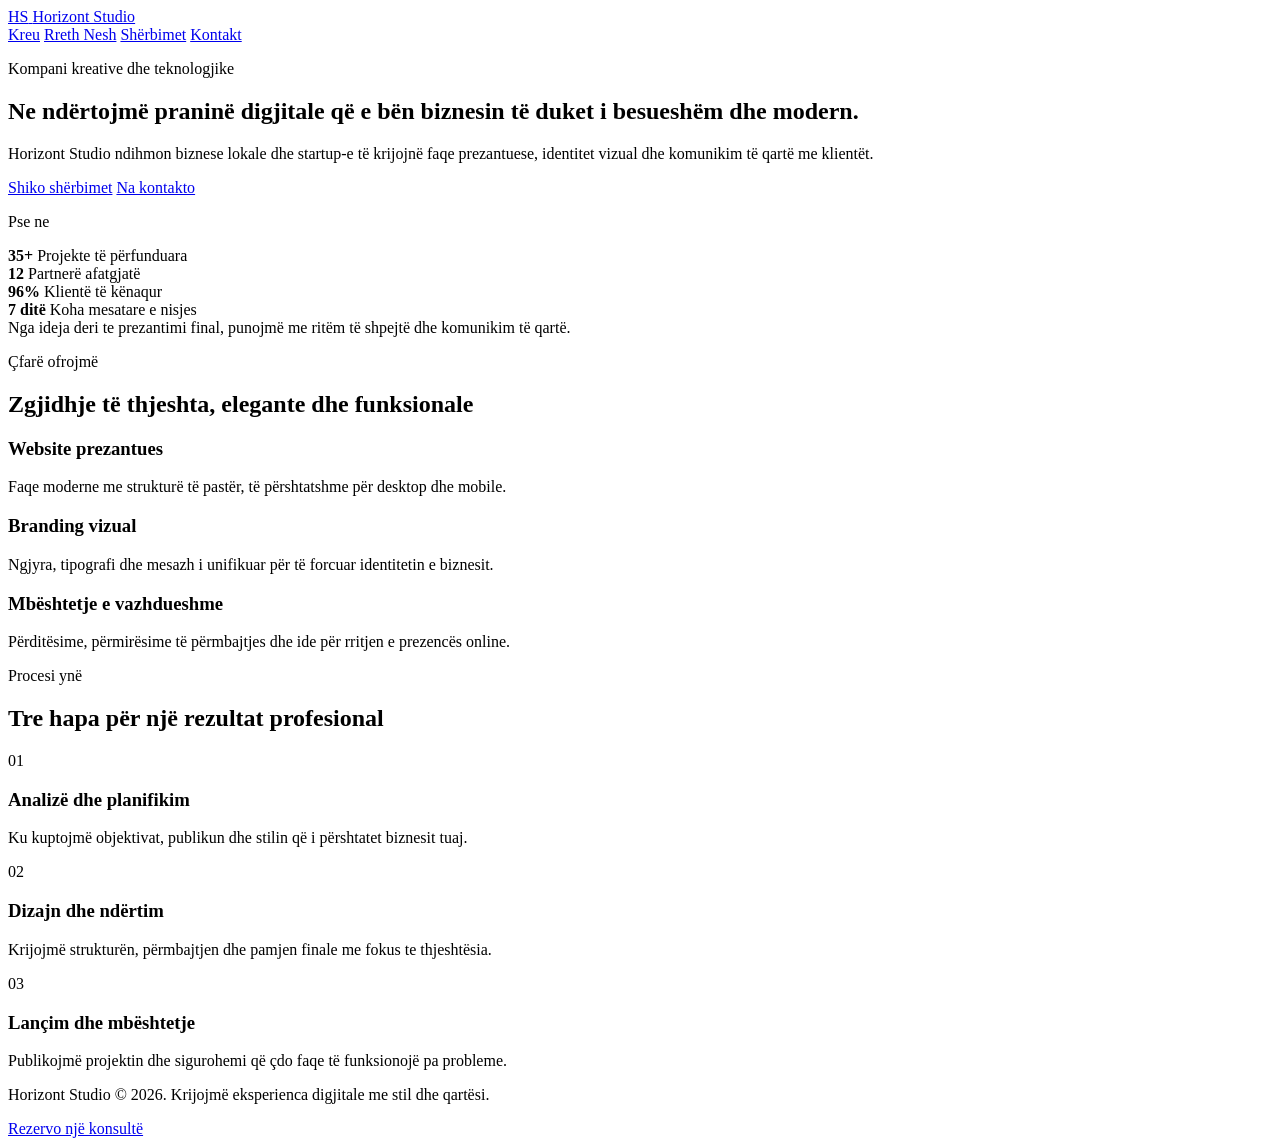
==== index.html @ b800c0c4 "feat: add homepage layout" ====
<!DOCTYPE html>
<html lang="sq">
<head>
    <meta charset="UTF-8">
    <meta name="viewport" content="width=device-width, initial-scale=1.0">
    <title>Horizont Studio | Zgjidhje Digjitale për Biznese</title>
    <link rel="preconnect" href="https://fonts.googleapis.com">
    <link rel="preconnect" href="https://fonts.gstatic.com" crossorigin>
    <link href="https://fonts.googleapis.com/css2?family=Outfit:wght@300;400;500;600;700&family=Playfair+Display:wght@600;700&display=swap" rel="stylesheet">
    <link rel="stylesheet" href="style.css">
</head>
<body>
    <header class="site-header">
        <div class="container nav-shell">
            <a class="brand" href="index.html">
                <span class="brand-mark">HS</span>
                <span>Horizont Studio</span>
            </a>
            <nav class="site-nav" aria-label="Navigimi kryesor">
                <a aria-current="page" href="index.html">Kreu</a>
                <a href="about.html">Rreth Nesh</a>
                <a href="services.html">Shërbimet</a>
                <a href="contact.html">Kontakt</a>
            </nav>
        </div>
    </header>

    <main>
        <section class="hero-section">
            <div class="container hero-grid">
                <div class="hero-copy reveal">
                    <p class="eyebrow">Kompani kreative dhe teknologjike</p>
                    <h1>Ne ndërtojmë praninë digjitale që e bën biznesin të duket i besueshëm dhe modern.</h1>
                    <p class="lead">
                        Horizont Studio ndihmon biznese lokale dhe startup-e të krijojnë faqe prezantuese,
                        identitet vizual dhe komunikim të qartë me klientët.
                    </p>
                    <div class="hero-actions">
                        <a class="button button-primary" href="services.html">Shiko shërbimet</a>
                        <a class="button button-secondary" href="contact.html">Na kontakto</a>
                    </div>
                </div>
                <div class="hero-card reveal reveal-delay">
                    <p class="card-label">Pse ne</p>
                    <div class="stat-grid">
                        <article>
                            <strong>35+</strong>
                            <span>Projekte të përfunduara</span>
                        </article>
                        <article>
                            <strong>12</strong>
                            <span>Partnerë afatgjatë</span>
                        </article>
                        <article>
                            <strong>96%</strong>
                            <span>Klientë të kënaqur</span>
                        </article>
                        <article>
                            <strong>7 ditë</strong>
                            <span>Koha mesatare e nisjes</span>
                        </article>
                    </div>
                    <div class="spotlight-note">
                        <span></span>
                        Nga ideja deri te prezantimi final, punojmë me ritëm të shpejtë dhe komunikim të qartë.
                    </div>
                </div>
            </div>
        </section>

        <section class="section-block">
            <div class="container">
                <div class="section-heading reveal">
                    <p class="eyebrow">Çfarë ofrojmë</p>
                    <h2>Zgjidhje të thjeshta, elegante dhe funksionale</h2>
                </div>
                <div class="feature-grid">
                    <article class="info-card reveal">
                        <h3>Website prezantues</h3>
                        <p>Faqe moderne me strukturë të pastër, të përshtatshme për desktop dhe mobile.</p>
                    </article>
                    <article class="info-card reveal reveal-delay">
                        <h3>Branding vizual</h3>
                        <p>Ngjyra, tipografi dhe mesazh i unifikuar për të forcuar identitetin e biznesit.</p>
                    </article>
                    <article class="info-card reveal reveal-delay-2">
                        <h3>Mbështetje e vazhdueshme</h3>
                        <p>Përditësime, përmirësime të përmbajtjes dhe ide për rritjen e prezencës online.</p>
                    </article>
                </div>
            </div>
        </section>

        <section class="section-block section-accent">
            <div class="container split-layout">
                <div class="reveal">
                    <p class="eyebrow">Procesi ynë</p>
                    <h2>Tre hapa për një rezultat profesional</h2>
                </div>
                <div class="process-list">
                    <article class="process-item reveal">
                        <span>01</span>
                        <div>
                            <h3>Analizë dhe planifikim</h3>
                            <p>Ku kuptojmë objektivat, publikun dhe stilin që i përshtatet biznesit tuaj.</p>
                        </div>
                    </article>
                    <article class="process-item reveal reveal-delay">
                        <span>02</span>
                        <div>
                            <h3>Dizajn dhe ndërtim</h3>
                            <p>Krijojmë strukturën, përmbajtjen dhe pamjen finale me fokus te thjeshtësia.</p>
                        </div>
                    </article>
                    <article class="process-item reveal reveal-delay-2">
                        <span>03</span>
                        <div>
                            <h3>Lançim dhe mbështetje</h3>
                            <p>Publikojmë projektin dhe sigurohemi që çdo faqe të funksionojë pa probleme.</p>
                        </div>
                    </article>
                </div>
            </div>
        </section>
    </main>

    <footer class="site-footer">
        <div class="container footer-shell">
            <p>Horizont Studio © 2026. Krijojmë eksperienca digjitale me stil dhe qartësi.</p>
            <a href="contact.html">Rezervo një konsultë</a>
        </div>
    </footer>
</body>
</html>
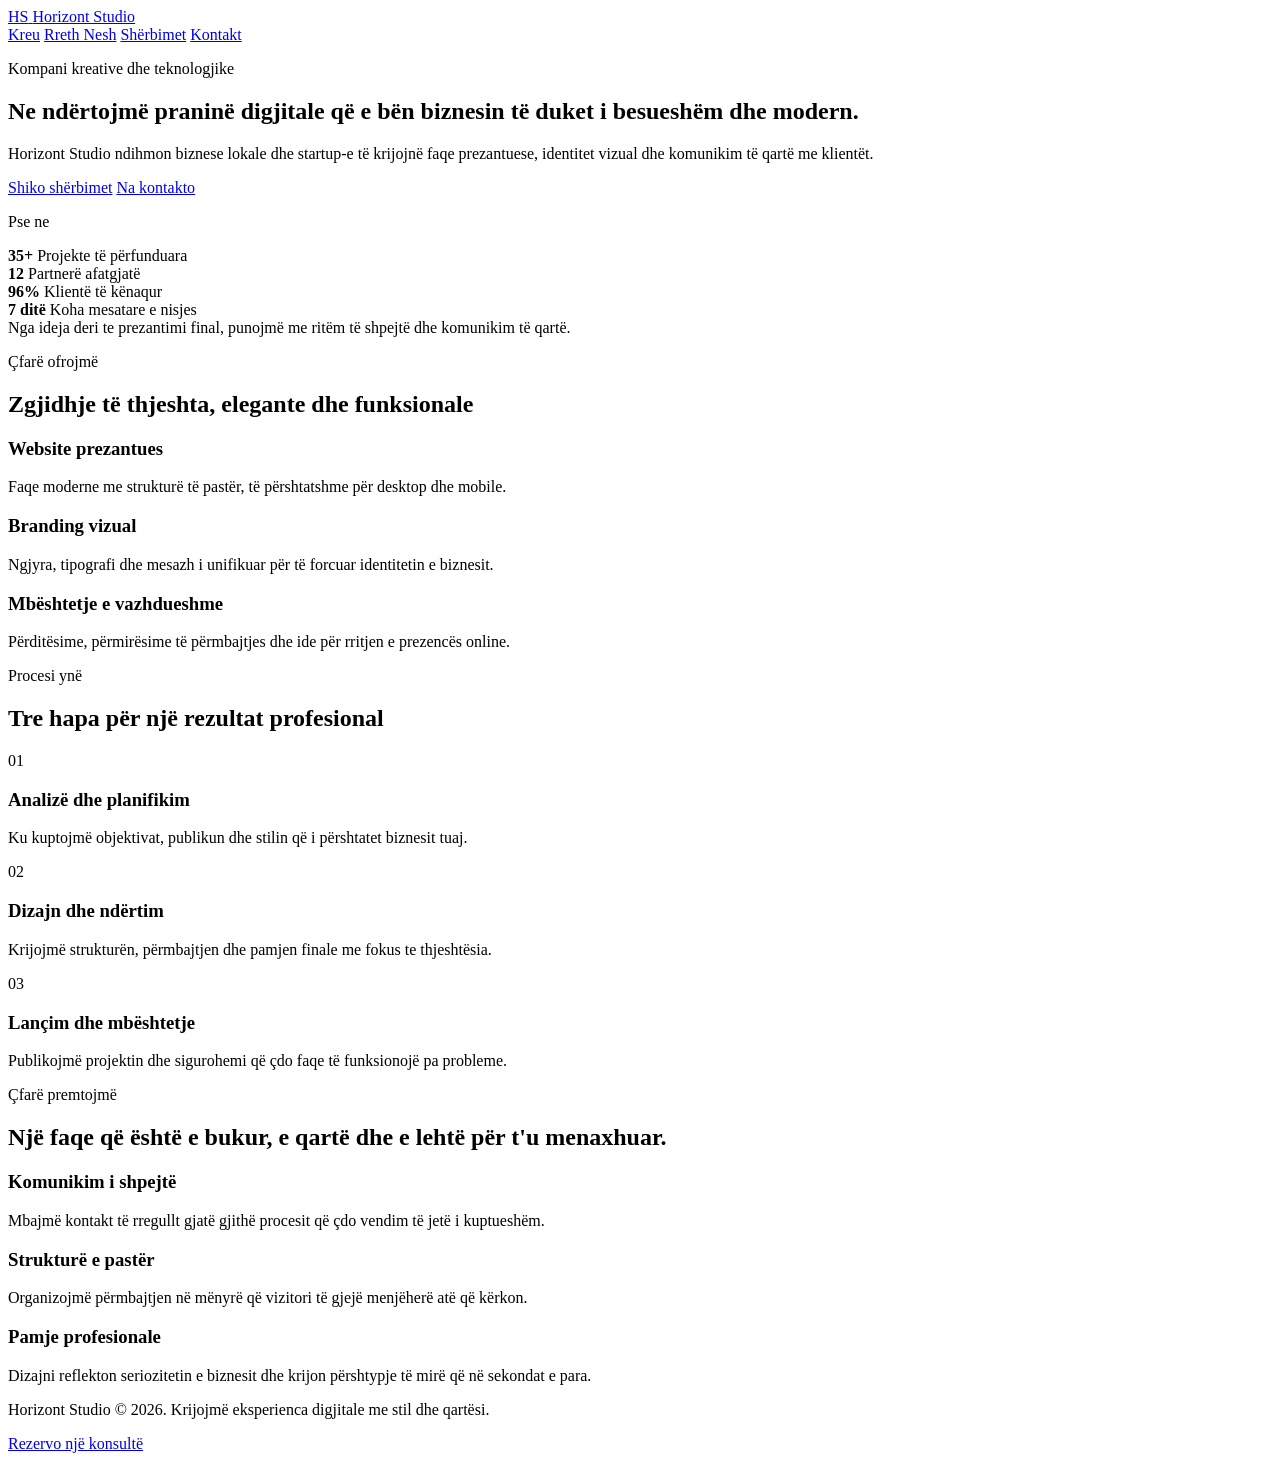
==== commit 0ff648ea: "feat: expand homepage highlights" ====
--- a/index.html
+++ b/index.html
@@ -122,6 +122,29 @@
                 </div>
             </div>
         </section>
+
+        <section class="section-block">
+            <div class="container">
+                <div class="section-heading reveal">
+                    <p class="eyebrow">Çfarë premtojmë</p>
+                    <h2>Një faqe që është e bukur, e qartë dhe e lehtë për t'u menaxhuar.</h2>
+                </div>
+                <div class="feature-grid">
+                    <article class="info-card reveal">
+                        <h3>Komunikim i shpejtë</h3>
+                        <p>Mbajmë kontakt të rregullt gjatë gjithë procesit që çdo vendim të jetë i kuptueshëm.</p>
+                    </article>
+                    <article class="info-card reveal reveal-delay">
+                        <h3>Strukturë e pastër</h3>
+                        <p>Organizojmë përmbajtjen në mënyrë që vizitori të gjejë menjëherë atë që kërkon.</p>
+                    </article>
+                    <article class="info-card reveal reveal-delay-2">
+                        <h3>Pamje profesionale</h3>
+                        <p>Dizajni reflekton seriozitetin e biznesit dhe krijon përshtypje të mirë që në sekondat e para.</p>
+                    </article>
+                </div>
+            </div>
+        </section>
     </main>
 
     <footer class="site-footer">
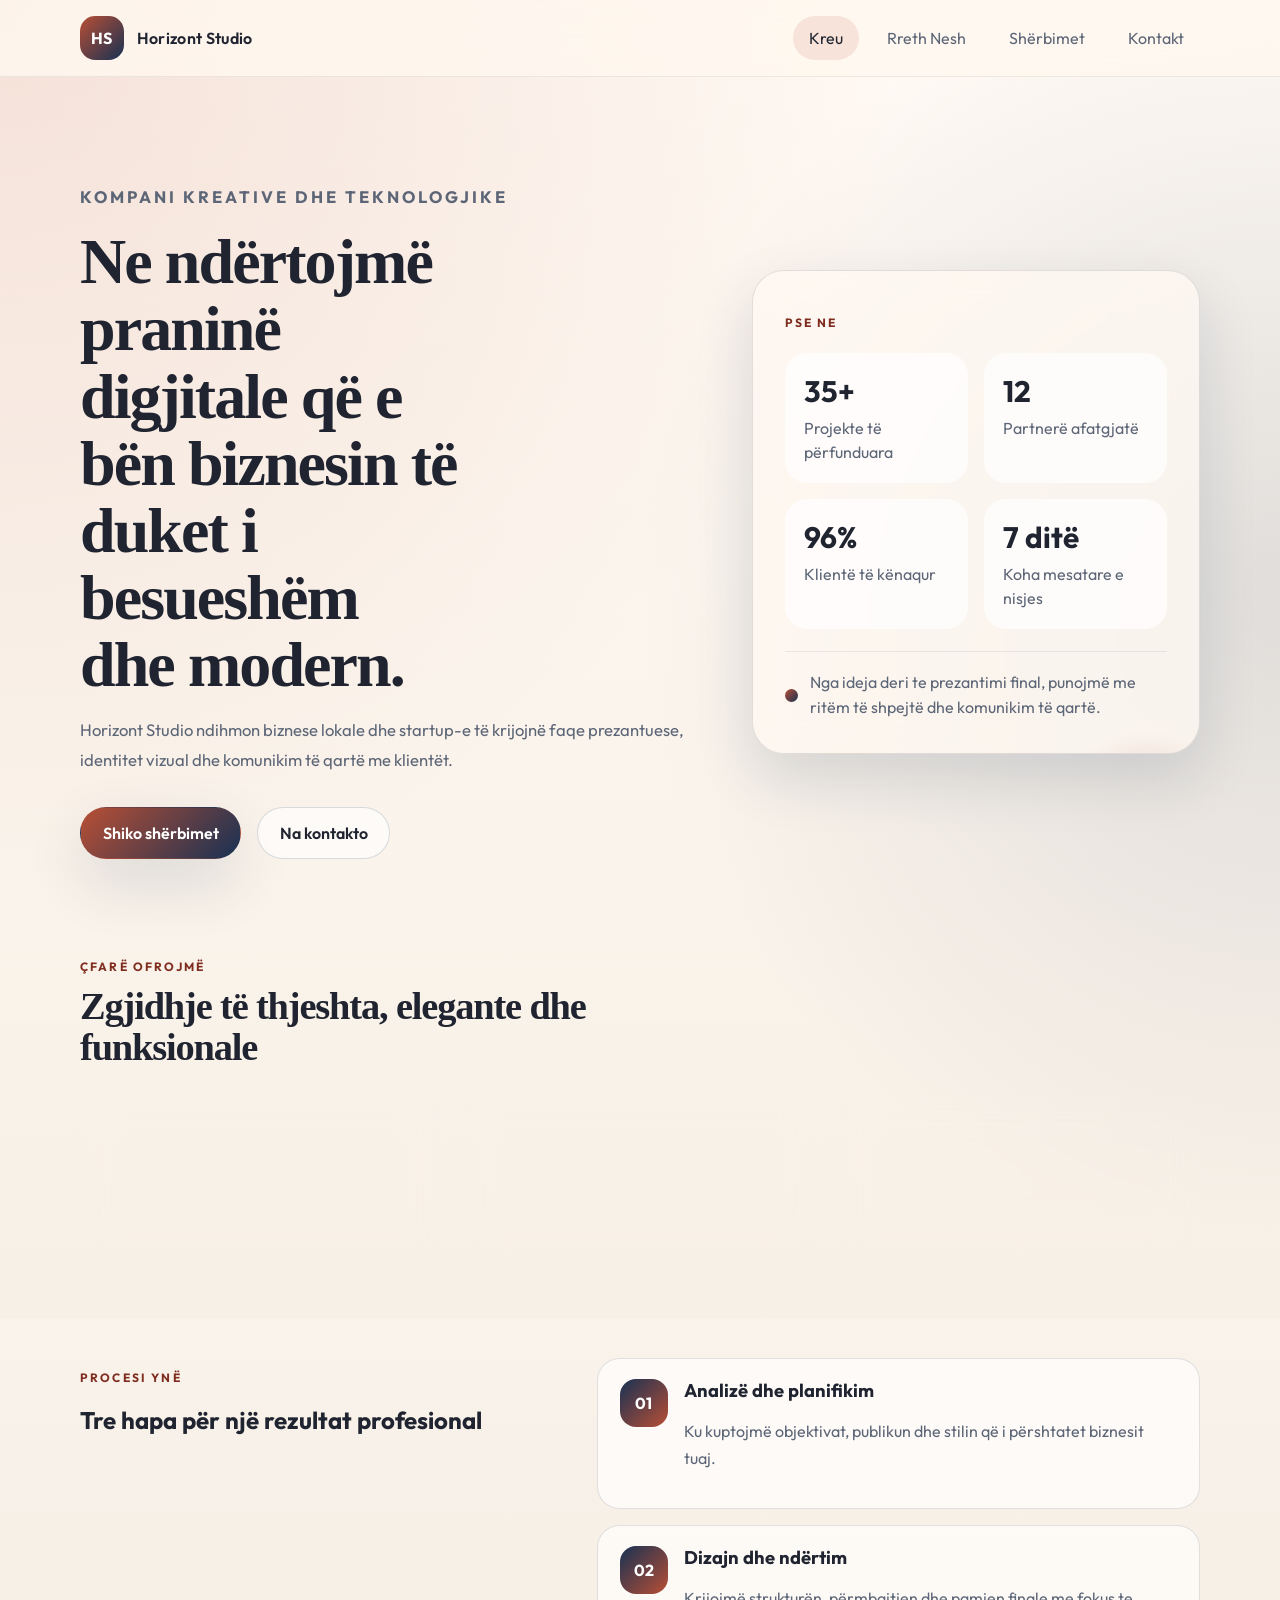
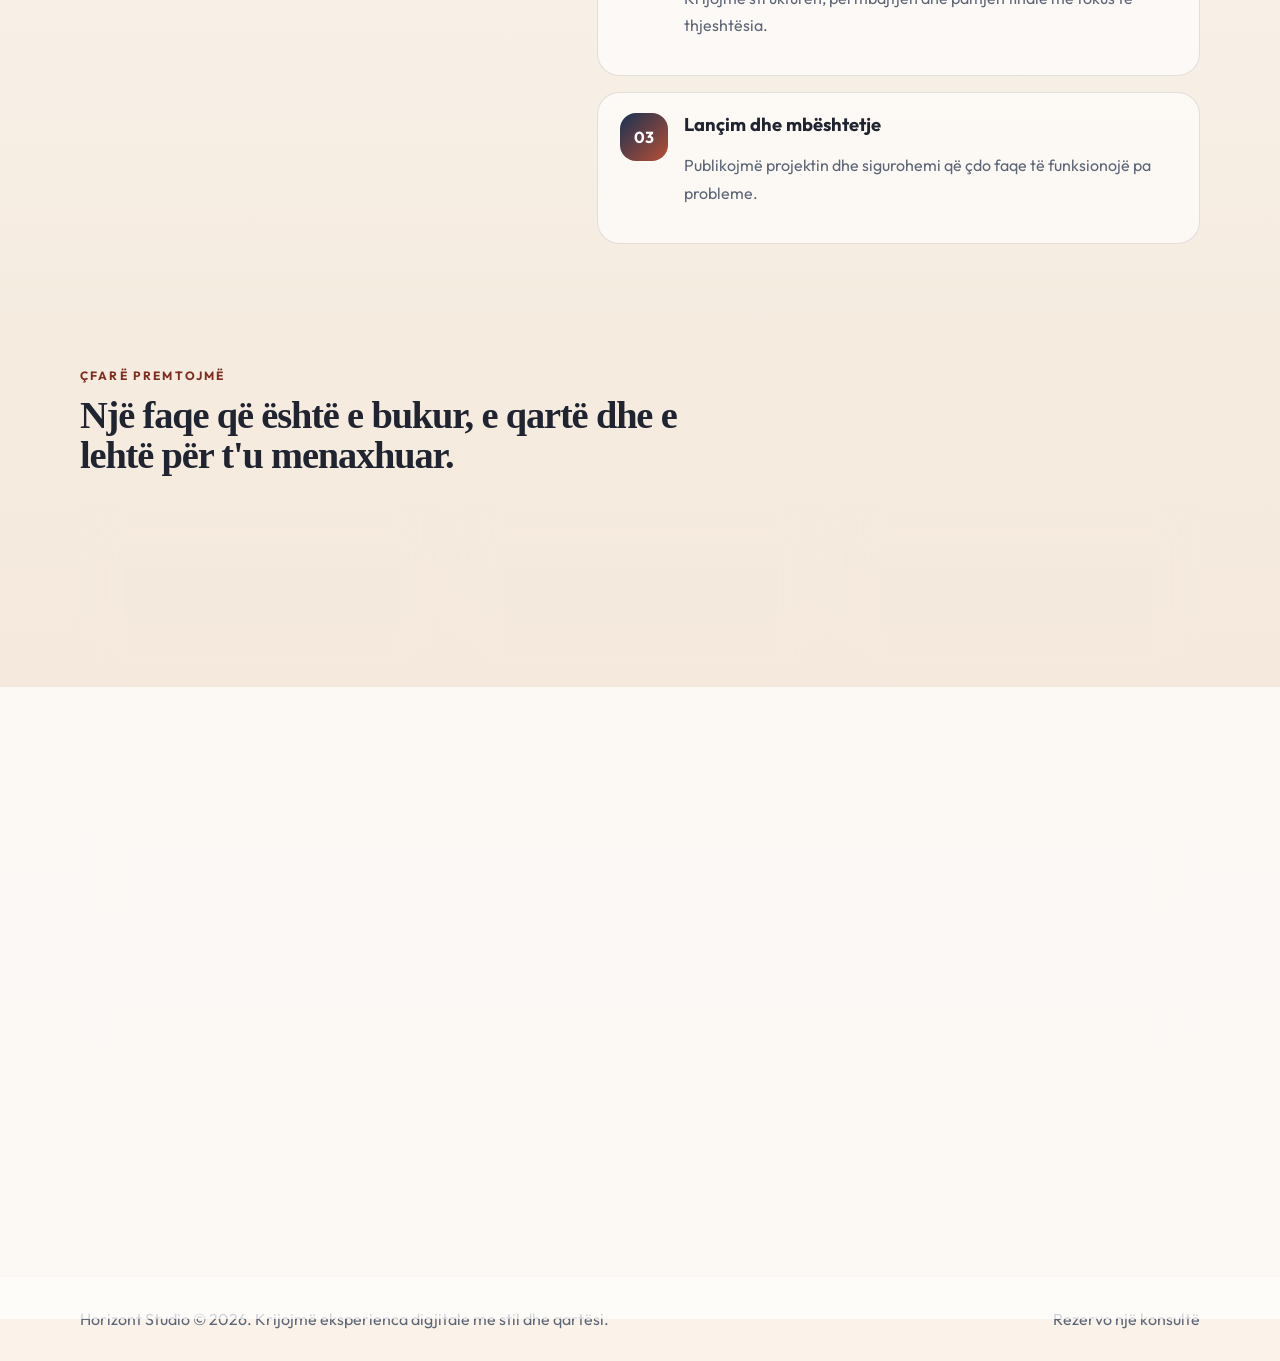
==== commit 45e47b75: "feat: add user dashboard demo" ====
--- a/index.html
+++ b/index.html
@@ -145,6 +145,28 @@
                 </div>
             </div>
         </section>
+
+        <section class="section-block dashboard-section">
+            <div class="container">
+                <div class="dashboard-shell reveal">
+                    <div class="dashboard-header">
+                        <div>
+                            <p class="eyebrow">Mini Demo</p>
+                            <h2>User Dashboard</h2>
+                            <p class="dashboard-copy">Shto, shfaq dhe hiq perdorues per te demonstruar pjesen e CSS dhe JS.</p>
+                        </div>
+                        <span class="dashboard-badge" data-user-count>2 users</span>
+                    </div>
+
+                    <div class="dashboard-controls">
+                        <input type="text" placeholder="Shkruaj emrin e user-it" aria-label="Emri i user-it" data-user-input>
+                        <button class="button button-primary" type="button" data-add-user>Add User</button>
+                    </div>
+
+                    <ul class="user-list" aria-live="polite" data-user-list></ul>
+                </div>
+            </div>
+        </section>
     </main>
 
     <footer class="site-footer">
@@ -153,5 +175,6 @@
             <a href="contact.html">Rezervo një konsultë</a>
         </div>
     </footer>
+    <script src="script.js"></script>
 </body>
 </html>
--- a/style.css
+++ b/style.css
@@ -0,0 +1,668 @@
+* {
+    box-sizing: border-box;
+}
+
+:root {
+    --bg: #f7efe5;
+    --bg-soft: #fff9f2;
+    --surface: rgba(255, 249, 242, 0.76);
+    --surface-strong: #fffdf9;
+    --text: #1f2430;
+    --muted: #5d6677;
+    --line: rgba(31, 36, 48, 0.12);
+    --accent: #b84f35;
+    --accent-dark: #7f2d1f;
+    --accent-soft: #f4d2be;
+    --ink: #183153;
+    --shadow: 0 24px 60px rgba(24, 49, 83, 0.14);
+}
+
+html {
+    scroll-behavior: smooth;
+}
+
+body {
+    margin: 0;
+    font-family: "Outfit", sans-serif;
+    color: var(--text);
+    background:
+        radial-gradient(circle at top left, rgba(184, 79, 53, 0.14), transparent 28%),
+        radial-gradient(circle at right 20%, rgba(24, 49, 83, 0.12), transparent 24%),
+        linear-gradient(180deg, #fffaf4 0%, var(--bg) 48%, #f2e4d5 100%);
+    min-height: 100vh;
+}
+
+body::before {
+    content: "";
+    position: fixed;
+    inset: 0;
+    pointer-events: none;
+    background-image:
+        linear-gradient(rgba(255, 255, 255, 0.12) 1px, transparent 1px),
+        linear-gradient(90deg, rgba(255, 255, 255, 0.12) 1px, transparent 1px);
+    background-size: 32px 32px;
+    mask-image: linear-gradient(180deg, rgba(0, 0, 0, 0.4), transparent 80%);
+}
+
+a {
+    color: inherit;
+    text-decoration: none;
+}
+
+a:focus-visible,
+button:focus-visible,
+input:focus-visible,
+textarea:focus-visible {
+    outline: 3px solid rgba(184, 79, 53, 0.35);
+    outline-offset: 3px;
+}
+
+img {
+    max-width: 100%;
+}
+
+.container {
+    width: min(1120px, calc(100% - 3rem));
+    margin: 0 auto;
+}
+
+.site-header {
+    position: sticky;
+    top: 0;
+    z-index: 10;
+    backdrop-filter: blur(18px);
+    background: rgba(255, 248, 239, 0.8);
+    border-bottom: 1px solid rgba(31, 36, 48, 0.08);
+}
+
+.nav-shell,
+.footer-shell {
+    display: flex;
+    align-items: center;
+    justify-content: space-between;
+    gap: 1rem;
+    padding: 1rem 0;
+}
+
+.brand {
+    display: inline-flex;
+    align-items: center;
+    gap: 0.8rem;
+    font-weight: 600;
+    letter-spacing: 0.02em;
+}
+
+.brand-mark {
+    display: grid;
+    place-items: center;
+    width: 2.75rem;
+    height: 2.75rem;
+    border-radius: 0.95rem;
+    background: linear-gradient(135deg, var(--accent), var(--ink));
+    color: white;
+    font-weight: 700;
+}
+
+.site-nav {
+    display: flex;
+    align-items: center;
+    gap: 0.7rem;
+    flex-wrap: wrap;
+}
+
+.site-nav a {
+    padding: 0.75rem 1rem;
+    border-radius: 999px;
+    color: var(--muted);
+    transition: 180ms ease;
+}
+
+.site-nav a:hover,
+.site-nav a[aria-current="page"] {
+    color: var(--text);
+    background: rgba(184, 79, 53, 0.12);
+}
+
+.hero-section,
+.page-hero {
+    padding: 5.5rem 0 3rem;
+}
+
+.hero-grid,
+.split-layout,
+.about-grid,
+.contact-grid {
+    display: grid;
+    gap: 1.5rem;
+}
+
+.hero-grid {
+    grid-template-columns: 1.3fr 0.9fr;
+    align-items: center;
+}
+
+.hero-copy h1,
+.page-hero h1,
+.section-heading h2,
+.panel h2,
+.price-panel h2,
+.service-card h2 {
+    font-family: "Playfair Display", serif;
+    letter-spacing: -0.03em;
+    line-height: 1.05;
+    margin: 0;
+}
+
+.hero-copy h1,
+.page-hero h1 {
+    font-size: clamp(2.8rem, 5vw, 5.1rem);
+    max-width: 12ch;
+}
+
+.lead,
+.hero-copy p,
+.panel p,
+.service-card p,
+.price-box p,
+.contact-list p {
+    color: var(--muted);
+    font-size: 1.04rem;
+    line-height: 1.8;
+}
+
+.eyebrow,
+.card-label,
+.service-tag {
+    text-transform: uppercase;
+    letter-spacing: 0.18em;
+    font-size: 0.75rem;
+    color: var(--accent-dark);
+    font-weight: 700;
+}
+
+.hero-actions {
+    display: flex;
+    gap: 1rem;
+    flex-wrap: wrap;
+    margin-top: 2rem;
+}
+
+.button {
+    display: inline-flex;
+    align-items: center;
+    justify-content: center;
+    padding: 0.95rem 1.35rem;
+    border-radius: 999px;
+    font-weight: 600;
+    border: 1px solid transparent;
+    transition: transform 180ms ease, box-shadow 180ms ease, background 180ms ease;
+}
+
+.button:hover {
+    transform: translateY(-2px);
+}
+
+.button-primary {
+    background: linear-gradient(135deg, var(--accent), var(--ink));
+    color: white;
+    box-shadow: var(--shadow);
+}
+
+.button-secondary {
+    border-color: rgba(24, 49, 83, 0.16);
+    background: rgba(255, 255, 255, 0.6);
+}
+
+.hero-card,
+.panel,
+.info-card,
+.service-card,
+.price-panel,
+.price-box {
+    border: 1px solid var(--line);
+    background: var(--surface);
+    backdrop-filter: blur(18px);
+    box-shadow: var(--shadow);
+}
+
+.hero-card,
+.panel,
+.price-panel {
+    border-radius: 2rem;
+    padding: 2rem;
+}
+
+.hero-card {
+    position: relative;
+    overflow: hidden;
+}
+
+.hero-card::after,
+.accent-panel::after,
+.price-box::after {
+    content: "";
+    position: absolute;
+    inset: auto -10% -35% auto;
+    width: 12rem;
+    height: 12rem;
+    border-radius: 50%;
+    background: radial-gradient(circle, rgba(184, 79, 53, 0.24), transparent 70%);
+}
+
+.stat-grid,
+.feature-grid,
+.service-grid {
+    display: grid;
+    gap: 1rem;
+}
+
+.stat-grid {
+    grid-template-columns: repeat(2, minmax(0, 1fr));
+    margin: 1.4rem 0;
+}
+
+.stat-grid article,
+.info-card,
+.service-card,
+.price-box {
+    padding: 1.2rem;
+    border-radius: 1.4rem;
+    background: rgba(255, 255, 255, 0.72);
+}
+
+.stat-grid strong {
+    display: block;
+    font-size: 1.85rem;
+    margin-bottom: 0.35rem;
+}
+
+.stat-grid span {
+    color: var(--muted);
+    line-height: 1.5;
+}
+
+.spotlight-note {
+    display: flex;
+    align-items: center;
+    gap: 0.75rem;
+    padding-top: 1.1rem;
+    border-top: 1px solid rgba(31, 36, 48, 0.08);
+    color: var(--muted);
+    line-height: 1.6;
+}
+
+.spotlight-note span {
+    width: 0.85rem;
+    height: 0.85rem;
+    border-radius: 50%;
+    background: linear-gradient(135deg, var(--accent), var(--ink));
+    flex: 0 0 auto;
+}
+
+.section-block {
+    padding: 2.5rem 0 4.5rem;
+}
+
+.section-accent {
+    background: linear-gradient(180deg, rgba(255, 255, 255, 0.18), rgba(255, 255, 255, 0.04));
+}
+
+.section-heading {
+    max-width: 42rem;
+    margin-bottom: 1.8rem;
+}
+
+.section-heading h2,
+.panel h2,
+.price-panel h2,
+.service-card h2 {
+    font-size: clamp(2rem, 3vw, 3.15rem);
+    margin-bottom: 0.8rem;
+}
+
+.feature-grid {
+    grid-template-columns: repeat(3, minmax(0, 1fr));
+}
+
+.split-layout {
+    grid-template-columns: 0.9fr 1.1fr;
+    align-items: start;
+}
+
+.process-list {
+    display: grid;
+    gap: 1rem;
+}
+
+.process-item {
+    display: grid;
+    grid-template-columns: auto 1fr;
+    gap: 1rem;
+    align-items: start;
+    padding: 1.25rem 1.35rem;
+    background: rgba(255, 255, 255, 0.64);
+    border-radius: 1.4rem;
+    border: 1px solid var(--line);
+}
+
+.process-item span {
+    display: inline-grid;
+    place-items: center;
+    width: 3rem;
+    height: 3rem;
+    border-radius: 1rem;
+    background: linear-gradient(135deg, var(--ink), var(--accent));
+    color: white;
+    font-weight: 700;
+}
+
+.process-item h3,
+.info-card h3 {
+    margin: 0 0 0.4rem;
+    font-size: 1.15rem;
+}
+
+.process-item p,
+.info-card p,
+.service-card li {
+    color: var(--muted);
+    line-height: 1.7;
+}
+
+.dashboard-section {
+    padding-top: 0;
+}
+
+.dashboard-shell {
+    border: 1px solid var(--line);
+    border-radius: 2rem;
+    padding: 2rem;
+    background:
+        radial-gradient(circle at top right, rgba(184, 79, 53, 0.14), transparent 30%),
+        rgba(255, 255, 255, 0.72);
+    backdrop-filter: blur(18px);
+    box-shadow: var(--shadow);
+}
+
+.dashboard-header {
+    display: flex;
+    align-items: flex-start;
+    justify-content: space-between;
+    gap: 1rem;
+    margin-bottom: 1.5rem;
+}
+
+.dashboard-header h2 {
+    margin: 0 0 0.5rem;
+    font-family: "Playfair Display", serif;
+    font-size: clamp(2rem, 4vw, 3rem);
+}
+
+.dashboard-copy {
+    max-width: 42rem;
+    margin: 0;
+    color: var(--muted);
+    line-height: 1.7;
+}
+
+.dashboard-badge {
+    display: inline-flex;
+    align-items: center;
+    justify-content: center;
+    min-width: 7rem;
+    padding: 0.85rem 1rem;
+    border-radius: 999px;
+    background: linear-gradient(135deg, var(--ink), var(--accent));
+    color: white;
+    font-weight: 600;
+    box-shadow: 0 16px 32px rgba(24, 49, 83, 0.2);
+}
+
+.dashboard-controls {
+    display: grid;
+    grid-template-columns: minmax(0, 1fr) auto;
+    gap: 1rem;
+    margin-bottom: 1.25rem;
+}
+
+.dashboard-controls input {
+    width: 100%;
+    padding: 0.95rem 1rem;
+    border: 1px solid rgba(24, 49, 83, 0.14);
+    border-radius: 1rem;
+    background: rgba(255, 255, 255, 0.88);
+    font: inherit;
+    color: var(--text);
+}
+
+.dashboard-controls input:focus {
+    outline: 2px solid rgba(184, 79, 53, 0.26);
+    border-color: rgba(184, 79, 53, 0.42);
+}
+
+.user-list {
+    list-style: none;
+    margin: 0;
+    padding: 0;
+    display: grid;
+    gap: 0.85rem;
+}
+
+.user-item {
+    display: flex;
+    align-items: center;
+    justify-content: space-between;
+    gap: 1rem;
+    padding: 1rem 1.1rem;
+    border-radius: 1.1rem;
+    background: rgba(255, 255, 255, 0.92);
+    border: 1px solid rgba(24, 49, 83, 0.1);
+}
+
+.user-item-name {
+    font-weight: 600;
+}
+
+.user-item-meta {
+    color: var(--muted);
+    font-size: 0.92rem;
+}
+
+.user-item button {
+    border: 0;
+    border-radius: 999px;
+    padding: 0.7rem 1rem;
+    background: rgba(184, 79, 53, 0.14);
+    color: var(--accent-dark);
+    font: inherit;
+    font-weight: 600;
+    cursor: pointer;
+    transition: transform 180ms ease, background 180ms ease;
+}
+
+.user-item button:hover {
+    transform: translateY(-1px);
+    background: rgba(184, 79, 53, 0.2);
+}
+
+.about-grid {
+    grid-template-columns: repeat(2, minmax(0, 1fr));
+}
+
+.accent-panel,
+.price-panel,
+.price-box {
+    position: relative;
+    overflow: hidden;
+}
+
+.service-grid {
+    grid-template-columns: repeat(3, minmax(0, 1fr));
+}
+
+.service-card ul {
+    margin: 1rem 0 0;
+    padding-left: 1.1rem;
+}
+
+.service-card li + li {
+    margin-top: 0.45rem;
+}
+
+.price-panel {
+    display: grid;
+    grid-template-columns: 1.3fr 0.8fr;
+    gap: 1.5rem;
+    align-items: center;
+}
+
+.price-box strong {
+    display: block;
+    font-size: 3rem;
+    margin-bottom: 0.45rem;
+}
+
+.contact-grid {
+    grid-template-columns: 0.9fr 1.1fr;
+    align-items: start;
+}
+
+.contact-list {
+    display: grid;
+    gap: 0.65rem;
+}
+
+.contact-form {
+    display: grid;
+    gap: 0.75rem;
+}
+
+.contact-form label {
+    font-weight: 600;
+}
+
+.contact-form input,
+.contact-form textarea {
+    width: 100%;
+    padding: 0.95rem 1rem;
+    border-radius: 1rem;
+    border: 1px solid rgba(24, 49, 83, 0.14);
+    background: rgba(255, 255, 255, 0.82);
+    font: inherit;
+    color: var(--text);
+}
+
+.contact-form input:focus,
+.contact-form textarea:focus {
+    outline: 2px solid rgba(184, 79, 53, 0.28);
+    border-color: rgba(184, 79, 53, 0.42);
+}
+
+.site-footer {
+    border-top: 1px solid rgba(31, 36, 48, 0.08);
+    background: rgba(255, 249, 242, 0.7);
+}
+
+.site-footer p,
+.site-footer a {
+    color: var(--muted);
+}
+
+.reveal {
+    animation: riseIn 700ms ease both;
+}
+
+.reveal-delay {
+    animation-delay: 120ms;
+}
+
+.reveal-delay-2 {
+    animation-delay: 220ms;
+}
+
+@keyframes riseIn {
+    from {
+        opacity: 0;
+        transform: translateY(22px);
+    }
+    to {
+        opacity: 1;
+        transform: translateY(0);
+    }
+}
+
+@media (max-width: 960px) {
+    .hero-grid,
+    .split-layout,
+    .about-grid,
+    .service-grid,
+    .price-panel,
+    .contact-grid {
+        grid-template-columns: 1fr;
+    }
+
+    .feature-grid {
+        grid-template-columns: 1fr;
+    }
+
+    .dashboard-controls {
+        grid-template-columns: 1fr;
+    }
+}
+
+@media (max-width: 720px) {
+    .container {
+        width: min(100% - 1.5rem, 1120px);
+    }
+
+    .nav-shell,
+    .footer-shell {
+        flex-direction: column;
+        align-items: flex-start;
+    }
+
+    .site-nav {
+        width: 100%;
+    }
+
+    .site-nav a {
+        flex: 1 1 calc(50% - 0.7rem);
+        text-align: center;
+    }
+
+    .hero-copy h1,
+    .page-hero h1 {
+        max-width: none;
+    }
+
+    .hero-card,
+    .panel,
+    .price-panel,
+    .dashboard-shell {
+        padding: 1.35rem;
+    }
+
+    .stat-grid {
+        grid-template-columns: 1fr;
+    }
+
+    .dashboard-header,
+    .user-item {
+        flex-direction: column;
+        align-items: flex-start;
+    }
+}
+
+@media (prefers-reduced-motion: reduce) {
+    html {
+        scroll-behavior: auto;
+    }
+
+    *,
+    *::before,
+    *::after {
+        animation-duration: 0.01ms !important;
+        animation-iteration-count: 1 !important;
+        transition-duration: 0.01ms !important;
+    }
+}
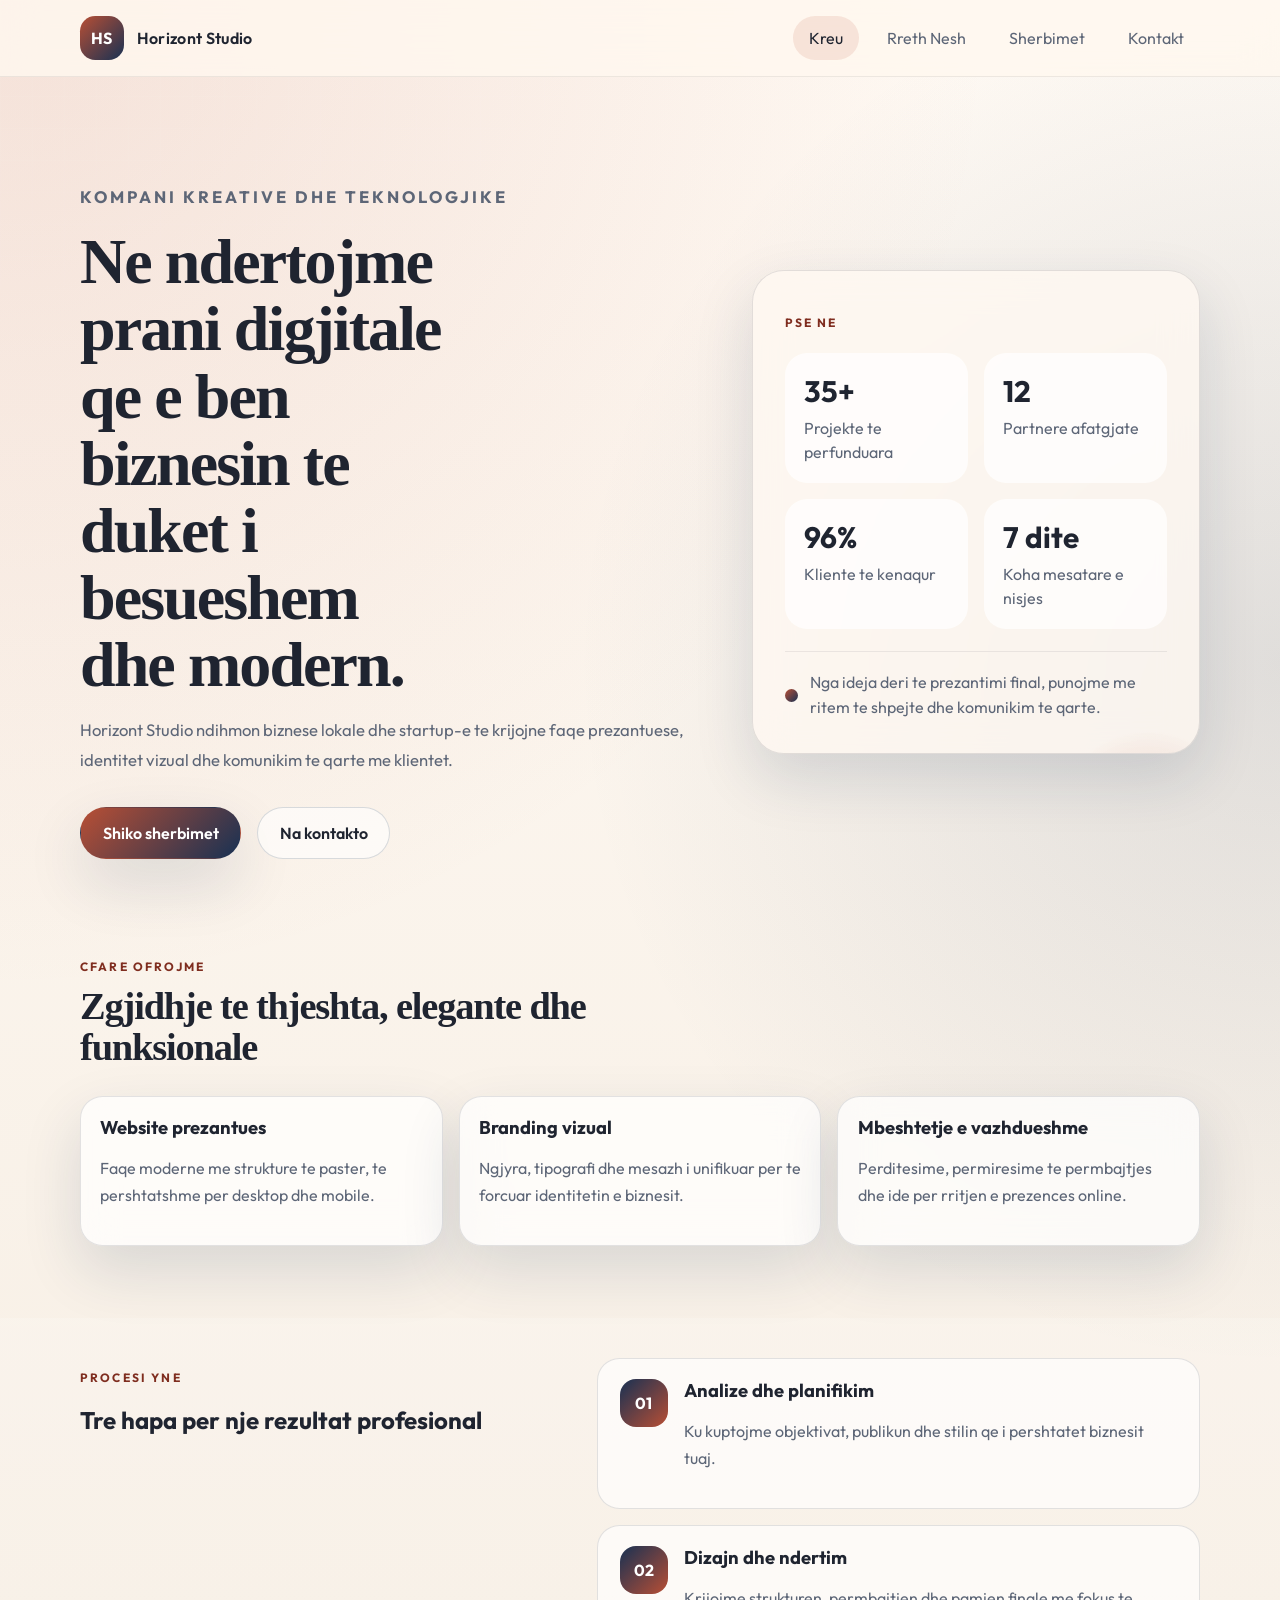
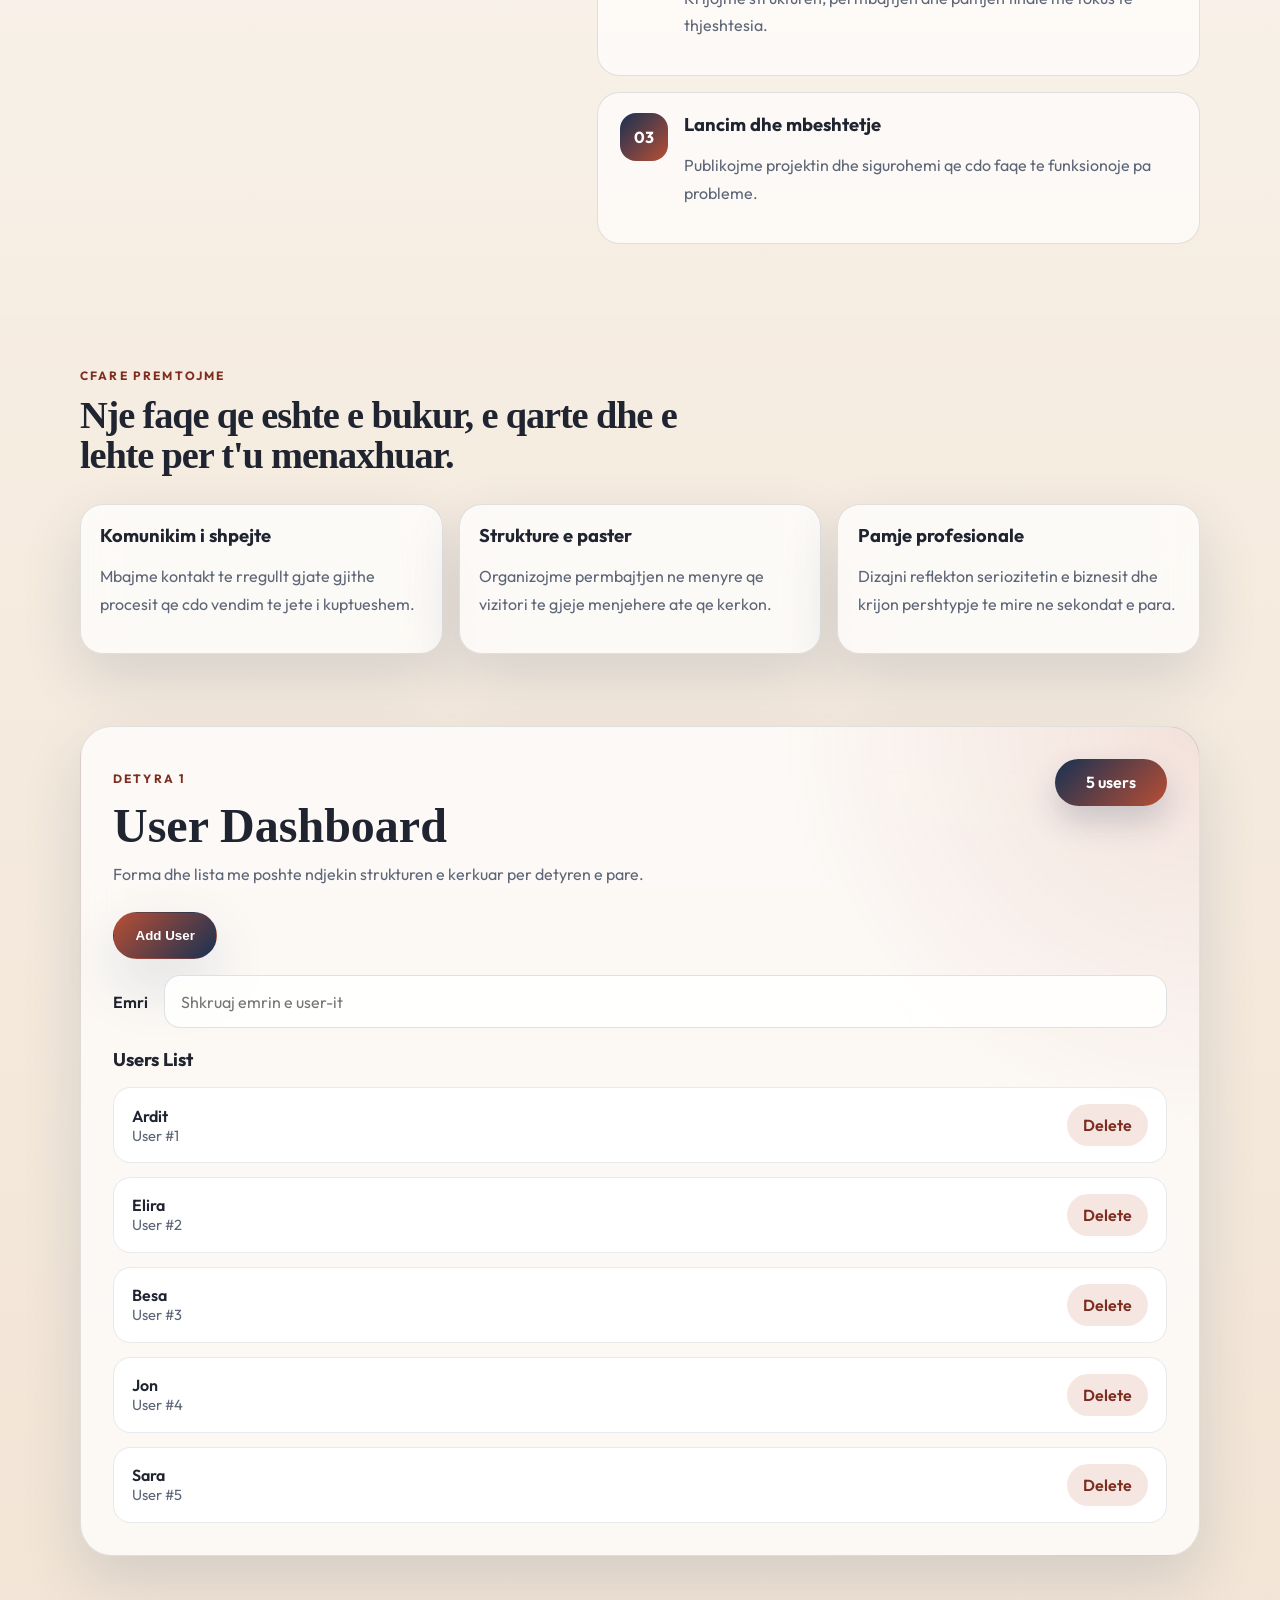
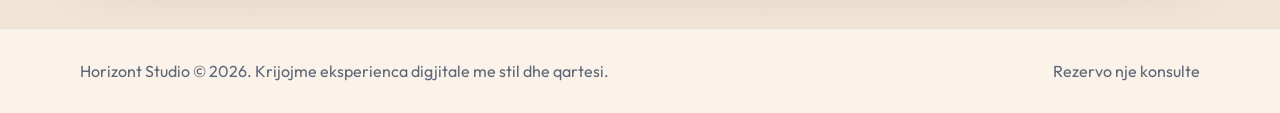
==== commit c6df854d: "feat: align homepage with task 1 dashboard layout" ====
--- a/index.html
+++ b/index.html
@@ -3,7 +3,7 @@
 <head>
     <meta charset="UTF-8">
     <meta name="viewport" content="width=device-width, initial-scale=1.0">
-    <title>Horizont Studio | Zgjidhje Digjitale për Biznese</title>
+    <title>User Dashboard</title>
     <link rel="preconnect" href="https://fonts.googleapis.com">
     <link rel="preconnect" href="https://fonts.gstatic.com" crossorigin>
     <link href="https://fonts.googleapis.com/css2?family=Outfit:wght@300;400;500;600;700&family=Playfair+Display:wght@600;700&display=swap" rel="stylesheet">
@@ -19,7 +19,7 @@
             <nav class="site-nav" aria-label="Navigimi kryesor">
                 <a aria-current="page" href="index.html">Kreu</a>
                 <a href="about.html">Rreth Nesh</a>
-                <a href="services.html">Shërbimet</a>
+                <a href="services.html">Sherbimet</a>
                 <a href="contact.html">Kontakt</a>
             </nav>
         </div>
@@ -30,13 +30,13 @@
             <div class="container hero-grid">
                 <div class="hero-copy reveal">
                     <p class="eyebrow">Kompani kreative dhe teknologjike</p>
-                    <h1>Ne ndërtojmë praninë digjitale që e bën biznesin të duket i besueshëm dhe modern.</h1>
+                    <h1>Ne ndertojme prani digjitale qe e ben biznesin te duket i besueshem dhe modern.</h1>
                     <p class="lead">
-                        Horizont Studio ndihmon biznese lokale dhe startup-e të krijojnë faqe prezantuese,
-                        identitet vizual dhe komunikim të qartë me klientët.
+                        Horizont Studio ndihmon biznese lokale dhe startup-e te krijojne faqe prezantuese,
+                        identitet vizual dhe komunikim te qarte me klientet.
                     </p>
                     <div class="hero-actions">
-                        <a class="button button-primary" href="services.html">Shiko shërbimet</a>
+                        <a class="button button-primary" href="services.html">Shiko sherbimet</a>
                         <a class="button button-secondary" href="contact.html">Na kontakto</a>
                     </div>
                 </div>
@@ -45,24 +45,24 @@
                     <div class="stat-grid">
                         <article>
                             <strong>35+</strong>
-                            <span>Projekte të përfunduara</span>
+                            <span>Projekte te perfunduara</span>
                         </article>
                         <article>
                             <strong>12</strong>
-                            <span>Partnerë afatgjatë</span>
+                            <span>Partnere afatgjate</span>
                         </article>
                         <article>
                             <strong>96%</strong>
-                            <span>Klientë të kënaqur</span>
+                            <span>Kliente te kenaqur</span>
                         </article>
                         <article>
-                            <strong>7 ditë</strong>
+                            <strong>7 dite</strong>
                             <span>Koha mesatare e nisjes</span>
                         </article>
                     </div>
                     <div class="spotlight-note">
                         <span></span>
-                        Nga ideja deri te prezantimi final, punojmë me ritëm të shpejtë dhe komunikim të qartë.
+                        Nga ideja deri te prezantimi final, punojme me ritem te shpejte dhe komunikim te qarte.
                     </div>
                 </div>
             </div>
@@ -71,21 +71,21 @@
         <section class="section-block">
             <div class="container">
                 <div class="section-heading reveal">
-                    <p class="eyebrow">Çfarë ofrojmë</p>
-                    <h2>Zgjidhje të thjeshta, elegante dhe funksionale</h2>
+                    <p class="eyebrow">Cfare ofrojme</p>
+                    <h2>Zgjidhje te thjeshta, elegante dhe funksionale</h2>
                 </div>
                 <div class="feature-grid">
                     <article class="info-card reveal">
                         <h3>Website prezantues</h3>
-                        <p>Faqe moderne me strukturë të pastër, të përshtatshme për desktop dhe mobile.</p>
+                        <p>Faqe moderne me strukture te paster, te pershtatshme per desktop dhe mobile.</p>
                     </article>
                     <article class="info-card reveal reveal-delay">
                         <h3>Branding vizual</h3>
-                        <p>Ngjyra, tipografi dhe mesazh i unifikuar për të forcuar identitetin e biznesit.</p>
+                        <p>Ngjyra, tipografi dhe mesazh i unifikuar per te forcuar identitetin e biznesit.</p>
                     </article>
                     <article class="info-card reveal reveal-delay-2">
-                        <h3>Mbështetje e vazhdueshme</h3>
-                        <p>Përditësime, përmirësime të përmbajtjes dhe ide për rritjen e prezencës online.</p>
+                        <h3>Mbeshtetje e vazhdueshme</h3>
+                        <p>Perditesime, permiresime te permbajtjes dhe ide per rritjen e prezences online.</p>
                     </article>
                 </div>
             </div>
@@ -94,29 +94,29 @@
         <section class="section-block section-accent">
             <div class="container split-layout">
                 <div class="reveal">
-                    <p class="eyebrow">Procesi ynë</p>
-                    <h2>Tre hapa për një rezultat profesional</h2>
+                    <p class="eyebrow">Procesi yne</p>
+                    <h2>Tre hapa per nje rezultat profesional</h2>
                 </div>
                 <div class="process-list">
                     <article class="process-item reveal">
                         <span>01</span>
                         <div>
-                            <h3>Analizë dhe planifikim</h3>
-                            <p>Ku kuptojmë objektivat, publikun dhe stilin që i përshtatet biznesit tuaj.</p>
+                            <h3>Analize dhe planifikim</h3>
+                            <p>Ku kuptojme objektivat, publikun dhe stilin qe i pershtatet biznesit tuaj.</p>
                         </div>
                     </article>
                     <article class="process-item reveal reveal-delay">
                         <span>02</span>
                         <div>
-                            <h3>Dizajn dhe ndërtim</h3>
-                            <p>Krijojmë strukturën, përmbajtjen dhe pamjen finale me fokus te thjeshtësia.</p>
+                            <h3>Dizajn dhe ndertim</h3>
+                            <p>Krijojme strukturen, permbajtjen dhe pamjen finale me fokus te thjeshtesia.</p>
                         </div>
                     </article>
                     <article class="process-item reveal reveal-delay-2">
                         <span>03</span>
                         <div>
-                            <h3>Lançim dhe mbështetje</h3>
-                            <p>Publikojmë projektin dhe sigurohemi që çdo faqe të funksionojë pa probleme.</p>
+                            <h3>Lancim dhe mbeshtetje</h3>
+                            <p>Publikojme projektin dhe sigurohemi qe cdo faqe te funksionoje pa probleme.</p>
                         </div>
                     </article>
                 </div>
@@ -126,21 +126,21 @@
         <section class="section-block">
             <div class="container">
                 <div class="section-heading reveal">
-                    <p class="eyebrow">Çfarë premtojmë</p>
-                    <h2>Një faqe që është e bukur, e qartë dhe e lehtë për t'u menaxhuar.</h2>
+                    <p class="eyebrow">Cfare premtojme</p>
+                    <h2>Nje faqe qe eshte e bukur, e qarte dhe e lehte per t'u menaxhuar.</h2>
                 </div>
                 <div class="feature-grid">
                     <article class="info-card reveal">
-                        <h3>Komunikim i shpejtë</h3>
-                        <p>Mbajmë kontakt të rregullt gjatë gjithë procesit që çdo vendim të jetë i kuptueshëm.</p>
+                        <h3>Komunikim i shpejte</h3>
+                        <p>Mbajme kontakt te rregullt gjate gjithe procesit qe cdo vendim te jete i kuptueshem.</p>
                     </article>
                     <article class="info-card reveal reveal-delay">
-                        <h3>Strukturë e pastër</h3>
-                        <p>Organizojmë përmbajtjen në mënyrë që vizitori të gjejë menjëherë atë që kërkon.</p>
+                        <h3>Strukture e paster</h3>
+                        <p>Organizojme permbajtjen ne menyre qe vizitori te gjeje menjehere ate qe kerkon.</p>
                     </article>
                     <article class="info-card reveal reveal-delay-2">
                         <h3>Pamje profesionale</h3>
-                        <p>Dizajni reflekton seriozitetin e biznesit dhe krijon përshtypje të mirë që në sekondat e para.</p>
+                        <p>Dizajni reflekton seriozitetin e biznesit dhe krijon pershtypje te mire ne sekondat e para.</p>
                     </article>
                 </div>
             </div>
@@ -151,19 +151,27 @@
                 <div class="dashboard-shell reveal">
                     <div class="dashboard-header">
                         <div>
-                            <p class="eyebrow">Mini Demo</p>
+                            <p class="eyebrow">Detyra 1</p>
                             <h2>User Dashboard</h2>
-                            <p class="dashboard-copy">Shto, shfaq dhe hiq perdorues per te demonstruar pjesen e CSS dhe JS.</p>
+                            <p class="dashboard-copy">Forma dhe lista me poshte ndjekin strukturen e kerkuar per detyren e pare.</p>
                         </div>
                         <span class="dashboard-badge" data-user-count>2 users</span>
                     </div>
 
-                    <div class="dashboard-controls">
-                        <input type="text" placeholder="Shkruaj emrin e user-it" aria-label="Emri i user-it" data-user-input>
-                        <button class="button button-primary" type="button" data-add-user>Add User</button>
-                    </div>
+                    <form class="dashboard-form">
+                        <div class="dashboard-actions">
+                            <button class="button button-primary" type="button" data-add-user>Add User</button>
+                        </div>
+                        <div class="dashboard-controls">
+                            <label for="dashboard-name">Emri</label>
+                            <input id="dashboard-name" type="text" name="emri" placeholder="Shkruaj emrin e user-it" aria-label="Emri i user-it" data-user-input>
+                        </div>
+                    </form>
 
-                    <ul class="user-list" aria-live="polite" data-user-list></ul>
+                    <section class="dashboard-listing">
+                        <h3>Users List</h3>
+                        <ul class="user-list" aria-live="polite" data-user-list></ul>
+                    </section>
                 </div>
             </div>
         </section>
@@ -171,8 +179,8 @@
 
     <footer class="site-footer">
         <div class="container footer-shell">
-            <p>Horizont Studio © 2026. Krijojmë eksperienca digjitale me stil dhe qartësi.</p>
-            <a href="contact.html">Rezervo një konsultë</a>
+            <p>Horizont Studio © 2026. Krijojme eksperienca digjitale me stil dhe qartesi.</p>
+            <a href="contact.html">Rezervo nje konsulte</a>
         </div>
     </footer>
     <script src="script.js"></script>
--- a/style.css
+++ b/style.css
@@ -418,11 +418,26 @@
     box-shadow: 0 16px 32px rgba(24, 49, 83, 0.2);
 }
 
+.dashboard-form {
+    display: grid;
+    gap: 1rem;
+    margin-bottom: 1.25rem;
+}
+
+.dashboard-actions {
+    display: flex;
+    justify-content: flex-start;
+}
+
 .dashboard-controls {
     display: grid;
-    grid-template-columns: minmax(0, 1fr) auto;
-    gap: 1rem;
-    margin-bottom: 1.25rem;
+    grid-template-columns: auto minmax(0, 1fr);
+    gap: 1rem;
+    align-items: center;
+}
+
+.dashboard-controls label {
+    font-weight: 600;
 }
 
 .dashboard-controls input {
@@ -438,6 +453,11 @@
 .dashboard-controls input:focus {
     outline: 2px solid rgba(184, 79, 53, 0.26);
     border-color: rgba(184, 79, 53, 0.42);
+}
+
+.dashboard-listing h3 {
+    margin: 0 0 1rem;
+    font-size: 1.15rem;
 }
 
 .user-list {
@@ -605,6 +625,10 @@
         grid-template-columns: 1fr;
     }
 
+    .dashboard-actions {
+        width: 100%;
+    }
+
     .dashboard-controls {
         grid-template-columns: 1fr;
     }
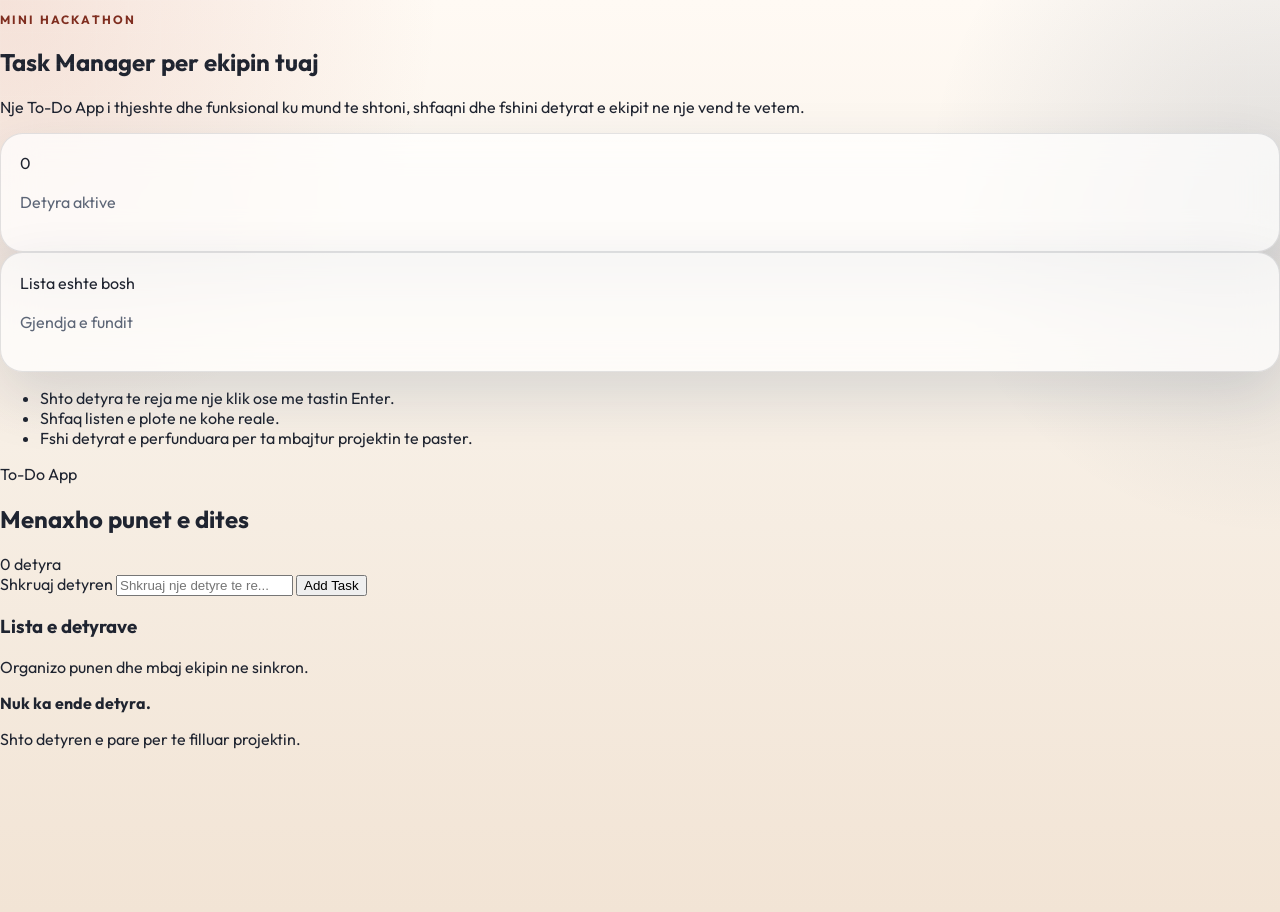
==== commit da902fa4: "feat: build task manager layout" ====
--- a/index.html
+++ b/index.html
@@ -3,186 +3,82 @@
 <head>
     <meta charset="UTF-8">
     <meta name="viewport" content="width=device-width, initial-scale=1.0">
-    <title>User Dashboard</title>
+    <title>Task Manager | Mini Hackathon</title>
     <link rel="preconnect" href="https://fonts.googleapis.com">
     <link rel="preconnect" href="https://fonts.gstatic.com" crossorigin>
-    <link href="https://fonts.googleapis.com/css2?family=Outfit:wght@300;400;500;600;700&family=Playfair+Display:wght@600;700&display=swap" rel="stylesheet">
+    <link href="https://fonts.googleapis.com/css2?family=Outfit:wght@400;500;600;700&family=Playfair+Display:wght@600;700&display=swap" rel="stylesheet">
     <link rel="stylesheet" href="style.css">
 </head>
 <body>
-    <header class="site-header">
-        <div class="container nav-shell">
-            <a class="brand" href="index.html">
-                <span class="brand-mark">HS</span>
-                <span>Horizont Studio</span>
-            </a>
-            <nav class="site-nav" aria-label="Navigimi kryesor">
-                <a aria-current="page" href="index.html">Kreu</a>
-                <a href="about.html">Rreth Nesh</a>
-                <a href="services.html">Sherbimet</a>
-                <a href="contact.html">Kontakt</a>
-            </nav>
-        </div>
-    </header>
+    <main class="page-shell">
+        <section class="intro-panel">
+            <p class="eyebrow">Mini Hackathon</p>
+            <h1>Task Manager per ekipin tuaj</h1>
+            <p class="intro-copy">
+                Nje To-Do App i thjeshte dhe funksional ku mund te shtoni, shfaqni dhe fshini
+                detyrat e ekipit ne nje vend te vetem.
+            </p>
 
-    <main>
-        <section class="hero-section">
-            <div class="container hero-grid">
-                <div class="hero-copy reveal">
-                    <p class="eyebrow">Kompani kreative dhe teknologjike</p>
-                    <h1>Ne ndertojme prani digjitale qe e ben biznesin te duket i besueshem dhe modern.</h1>
-                    <p class="lead">
-                        Horizont Studio ndihmon biznese lokale dhe startup-e te krijojne faqe prezantuese,
-                        identitet vizual dhe komunikim te qarte me klientet.
-                    </p>
-                    <div class="hero-actions">
-                        <a class="button button-primary" href="services.html">Shiko sherbimet</a>
-                        <a class="button button-secondary" href="contact.html">Na kontakto</a>
+            <div class="info-grid">
+                <article class="info-card">
+                    <span class="info-number" data-total-tasks>0</span>
+                    <p>Detyra aktive</p>
+                </article>
+                <article class="info-card">
+                    <span class="info-number info-status" data-last-update>Lista eshte bosh</span>
+                    <p>Gjendja e fundit</p>
+                </article>
+            </div>
+
+            <ul class="feature-list">
+                <li>Shto detyra te reja me nje klik ose me tastin Enter.</li>
+                <li>Shfaq listen e plote ne kohe reale.</li>
+                <li>Fshi detyrat e perfunduara per ta mbajtur projektin te paster.</li>
+            </ul>
+        </section>
+
+        <section class="task-panel">
+            <div class="panel-header">
+                <div>
+                    <p class="panel-kicker">To-Do App</p>
+                    <h2>Menaxho punet e dites</h2>
+                </div>
+                <span class="task-badge" data-task-badge>0 detyra</span>
+            </div>
+
+            <form id="task-form" class="task-form">
+                <label class="sr-only" for="task-input">Shkruaj detyren</label>
+                <input
+                    id="task-input"
+                    type="text"
+                    name="task"
+                    maxlength="120"
+                    placeholder="Shkruaj nje detyre te re..."
+                    autocomplete="off"
+                >
+                <button type="submit">Add Task</button>
+            </form>
+
+            <p class="form-message" data-form-message aria-live="polite"></p>
+
+            <div class="task-board">
+                <div class="task-board-header">
+                    <div>
+                        <h3>Lista e detyrave</h3>
+                        <p>Organizo punen dhe mbaj ekipin ne sinkron.</p>
                     </div>
                 </div>
-                <div class="hero-card reveal reveal-delay">
-                    <p class="card-label">Pse ne</p>
-                    <div class="stat-grid">
-                        <article>
-                            <strong>35+</strong>
-                            <span>Projekte te perfunduara</span>
-                        </article>
-                        <article>
-                            <strong>12</strong>
-                            <span>Partnere afatgjate</span>
-                        </article>
-                        <article>
-                            <strong>96%</strong>
-                            <span>Kliente te kenaqur</span>
-                        </article>
-                        <article>
-                            <strong>7 dite</strong>
-                            <span>Koha mesatare e nisjes</span>
-                        </article>
-                    </div>
-                    <div class="spotlight-note">
-                        <span></span>
-                        Nga ideja deri te prezantimi final, punojme me ritem te shpejte dhe komunikim te qarte.
-                    </div>
-                </div>
-            </div>
-        </section>
 
-        <section class="section-block">
-            <div class="container">
-                <div class="section-heading reveal">
-                    <p class="eyebrow">Cfare ofrojme</p>
-                    <h2>Zgjidhje te thjeshta, elegante dhe funksionale</h2>
-                </div>
-                <div class="feature-grid">
-                    <article class="info-card reveal">
-                        <h3>Website prezantues</h3>
-                        <p>Faqe moderne me strukture te paster, te pershtatshme per desktop dhe mobile.</p>
-                    </article>
-                    <article class="info-card reveal reveal-delay">
-                        <h3>Branding vizual</h3>
-                        <p>Ngjyra, tipografi dhe mesazh i unifikuar per te forcuar identitetin e biznesit.</p>
-                    </article>
-                    <article class="info-card reveal reveal-delay-2">
-                        <h3>Mbeshtetje e vazhdueshme</h3>
-                        <p>Perditesime, permiresime te permbajtjes dhe ide per rritjen e prezences online.</p>
-                    </article>
-                </div>
-            </div>
-        </section>
+                <ul id="task-list" class="task-list" aria-live="polite"></ul>
 
-        <section class="section-block section-accent">
-            <div class="container split-layout">
-                <div class="reveal">
-                    <p class="eyebrow">Procesi yne</p>
-                    <h2>Tre hapa per nje rezultat profesional</h2>
-                </div>
-                <div class="process-list">
-                    <article class="process-item reveal">
-                        <span>01</span>
-                        <div>
-                            <h3>Analize dhe planifikim</h3>
-                            <p>Ku kuptojme objektivat, publikun dhe stilin qe i pershtatet biznesit tuaj.</p>
-                        </div>
-                    </article>
-                    <article class="process-item reveal reveal-delay">
-                        <span>02</span>
-                        <div>
-                            <h3>Dizajn dhe ndertim</h3>
-                            <p>Krijojme strukturen, permbajtjen dhe pamjen finale me fokus te thjeshtesia.</p>
-                        </div>
-                    </article>
-                    <article class="process-item reveal reveal-delay-2">
-                        <span>03</span>
-                        <div>
-                            <h3>Lancim dhe mbeshtetje</h3>
-                            <p>Publikojme projektin dhe sigurohemi qe cdo faqe te funksionoje pa probleme.</p>
-                        </div>
-                    </article>
-                </div>
-            </div>
-        </section>
-
-        <section class="section-block">
-            <div class="container">
-                <div class="section-heading reveal">
-                    <p class="eyebrow">Cfare premtojme</p>
-                    <h2>Nje faqe qe eshte e bukur, e qarte dhe e lehte per t'u menaxhuar.</h2>
-                </div>
-                <div class="feature-grid">
-                    <article class="info-card reveal">
-                        <h3>Komunikim i shpejte</h3>
-                        <p>Mbajme kontakt te rregullt gjate gjithe procesit qe cdo vendim te jete i kuptueshem.</p>
-                    </article>
-                    <article class="info-card reveal reveal-delay">
-                        <h3>Strukture e paster</h3>
-                        <p>Organizojme permbajtjen ne menyre qe vizitori te gjeje menjehere ate qe kerkon.</p>
-                    </article>
-                    <article class="info-card reveal reveal-delay-2">
-                        <h3>Pamje profesionale</h3>
-                        <p>Dizajni reflekton seriozitetin e biznesit dhe krijon pershtypje te mire ne sekondat e para.</p>
-                    </article>
-                </div>
-            </div>
-        </section>
-
-        <section class="section-block dashboard-section">
-            <div class="container">
-                <div class="dashboard-shell reveal">
-                    <div class="dashboard-header">
-                        <div>
-                            <p class="eyebrow">Detyra 1</p>
-                            <h2>User Dashboard</h2>
-                            <p class="dashboard-copy">Forma dhe lista me poshte ndjekin strukturen e kerkuar per detyren e pare.</p>
-                        </div>
-                        <span class="dashboard-badge" data-user-count>2 users</span>
-                    </div>
-
-                    <form class="dashboard-form">
-                        <div class="dashboard-actions">
-                            <button class="button button-primary" type="button" data-add-user>Add User</button>
-                        </div>
-                        <div class="dashboard-controls">
-                            <label for="dashboard-name">Emri</label>
-                            <input id="dashboard-name" type="text" name="emri" placeholder="Shkruaj emrin e user-it" aria-label="Emri i user-it" data-user-input>
-                        </div>
-                    </form>
-
-                    <section class="dashboard-listing">
-                        <h3>Users List</h3>
-                        <ul class="user-list" aria-live="polite" data-user-list></ul>
-                    </section>
+                <div class="empty-state" data-empty-state>
+                    <strong>Nuk ka ende detyra.</strong>
+                    <p>Shto detyren e pare per te filluar projektin.</p>
                 </div>
             </div>
         </section>
     </main>
 
-    <footer class="site-footer">
-        <div class="container footer-shell">
-            <p>Horizont Studio © 2026. Krijojme eksperienca digjitale me stil dhe qartesi.</p>
-            <a href="contact.html">Rezervo nje konsulte</a>
-        </div>
-    </footer>
     <script src="script.js"></script>
 </body>
 </html>
